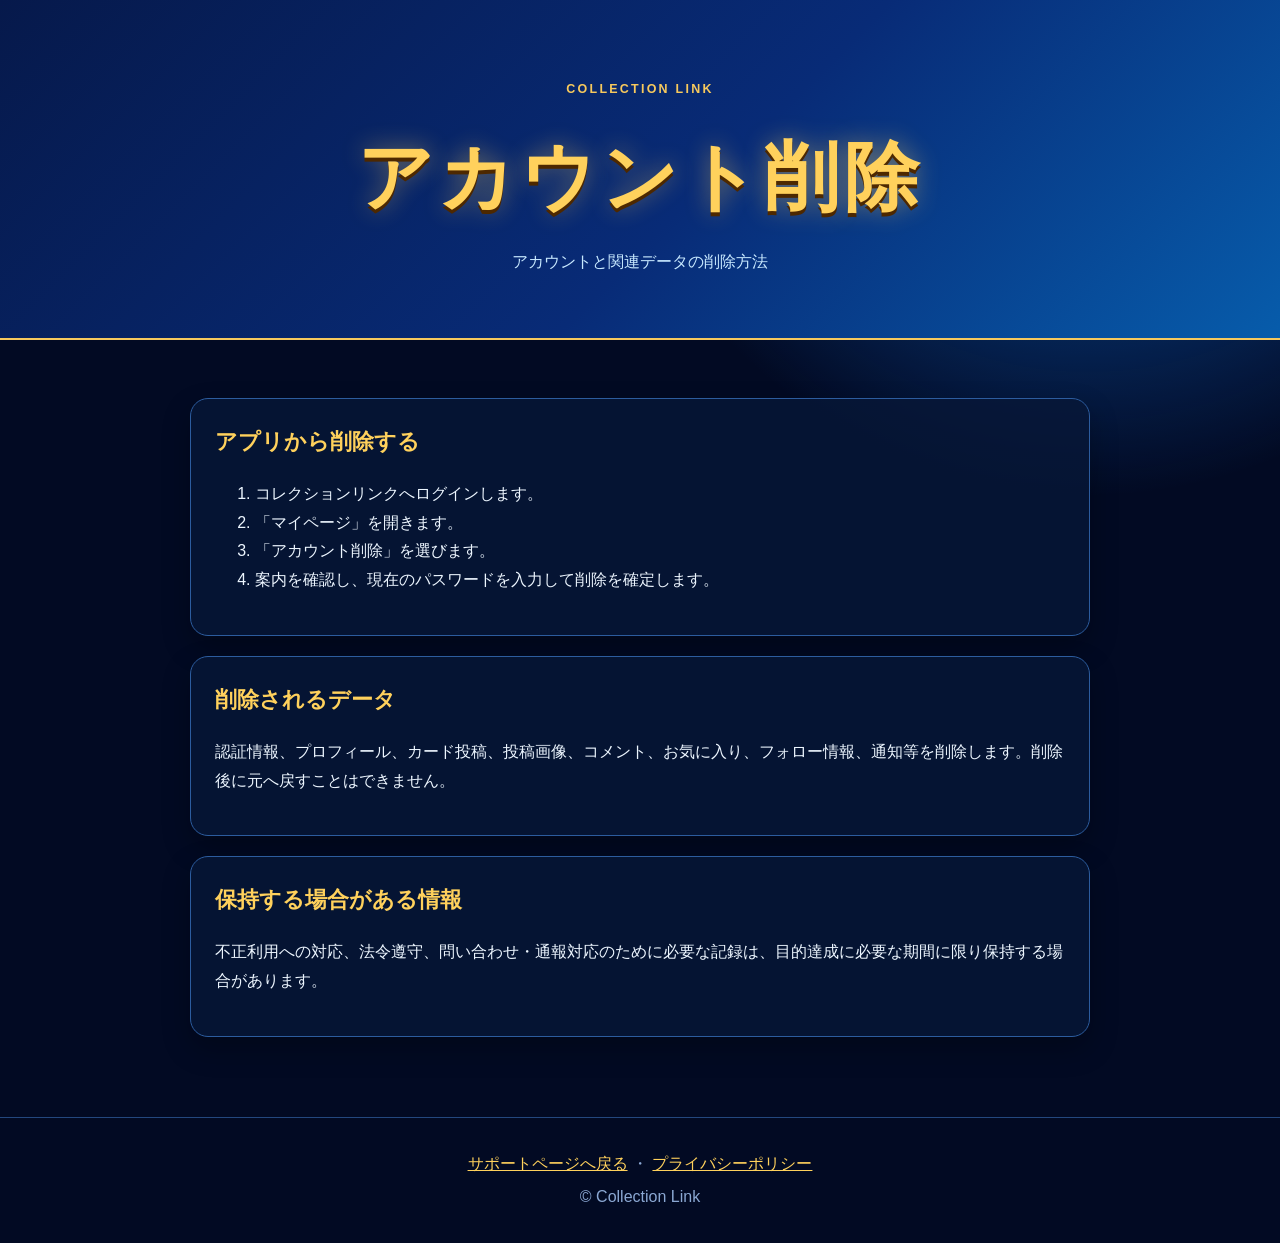
==== delete-account.html @ 32b19eb9 "Add account deletion instructions" ====
<!doctype html>
<html lang="ja">
  <head>
    <meta charset="utf-8" />
    <meta name="viewport" content="width=device-width, initial-scale=1" />
    <meta name="description" content="コレクションリンクのアカウント削除方法" />
    <title>アカウント削除｜コレクションリンク</title>
    <link rel="stylesheet" href="style.css" />
  </head>
  <body>
    <header class="hero">
      <p class="eyebrow">COLLECTION LINK</p>
      <h1>アカウント削除</h1>
      <p class="description">アカウントと関連データの削除方法</p>
    </header>
    <main>
      <section>
        <h2>アプリから削除する</h2>
        <ol class="steps">
          <li>コレクションリンクへログインします。</li>
          <li>「マイページ」を開きます。</li>
          <li>「アカウント削除」を選びます。</li>
          <li>案内を確認し、現在のパスワードを入力して削除を確定します。</li>
        </ol>
      </section>
      <section>
        <h2>削除されるデータ</h2>
        <p>認証情報、プロフィール、カード投稿、投稿画像、コメント、お気に入り、フォロー情報、通知等を削除します。削除後に元へ戻すことはできません。</p>
      </section>
      <section>
        <h2>保持する場合がある情報</h2>
        <p>不正利用への対応、法令遵守、問い合わせ・通報対応のために必要な記録は、目的達成に必要な期間に限り保持する場合があります。</p>
      </section>
    </main>
    <footer><p><a href="index.html">サポートページへ戻る</a> ・ <a href="privacy.html">プライバシーポリシー</a></p><p>© Collection Link</p></footer>
  </body>
</html>
---- style.css ----
:root {
  color-scheme: dark;
  font-family: -apple-system, BlinkMacSystemFont, "Hiragino Sans", "Noto Sans JP", sans-serif;
  background: #020a23;
  color: #edf6ff;
}

* { box-sizing: border-box; }
body { margin: 0; line-height: 1.8; background: radial-gradient(circle at 85% 0%, #0b57b5 0, transparent 30%), #020a23; }
.hero { min-height: 340px; padding: 78px 24px 56px; text-align: center; background: linear-gradient(135deg, #06194b, #082b77 55%, #075cab); border-bottom: 2px solid #f7c95d; }
.eyebrow { margin: 0; color: #f7c95d; font-weight: 800; letter-spacing: .18em; font-size: .78rem; }
h1 { margin: 10px 0 0; color: #ffd15c; font-size: clamp(2.2rem, 8vw, 4.7rem); font-weight: 900; letter-spacing: .06em; text-shadow: 0 4px 0 #4d2800, 0 0 24px #ffd15c77; }
.lead { margin: 8px 0 0; color: #fff; font-size: 1.18rem; font-weight: 800; }
.description { margin: 2px 0; color: #c8e9ff; }
main { width: min(900px, calc(100% - 32px)); margin: 0 auto; padding: 38px 0 60px; }
section { margin: 20px 0; padding: 24px; border: 1px solid #2c5c9e; border-radius: 18px; background: #071738cc; box-shadow: 0 12px 28px #0004; }
h2 { margin-top: 0; color: #ffd15c; font-size: 1.35rem; }
h3 { margin-bottom: 6px; color: #c8e9ff; }
.grid { display: grid; grid-template-columns: repeat(auto-fit, minmax(260px, 1fr)); gap: 14px; }
article { padding: 10px 18px; border-radius: 12px; background: #0c2654; }
.note { color: #f9d77c; font-size: .94rem; }
.steps strong { color: #7ad8ff; }
.games { display: grid; grid-template-columns: repeat(auto-fit, minmax(220px, 1fr)); gap: 4px 24px; padding-left: 22px; }
footer { padding: 28px; text-align: center; color: #8ba8d3; border-top: 1px solid #23477e; }
footer p { margin: 4px 0; }
a { color: #ffd15c; }
@media (max-width: 520px) { section { padding: 18px; } .hero { min-height: 290px; padding-top: 58px; } }
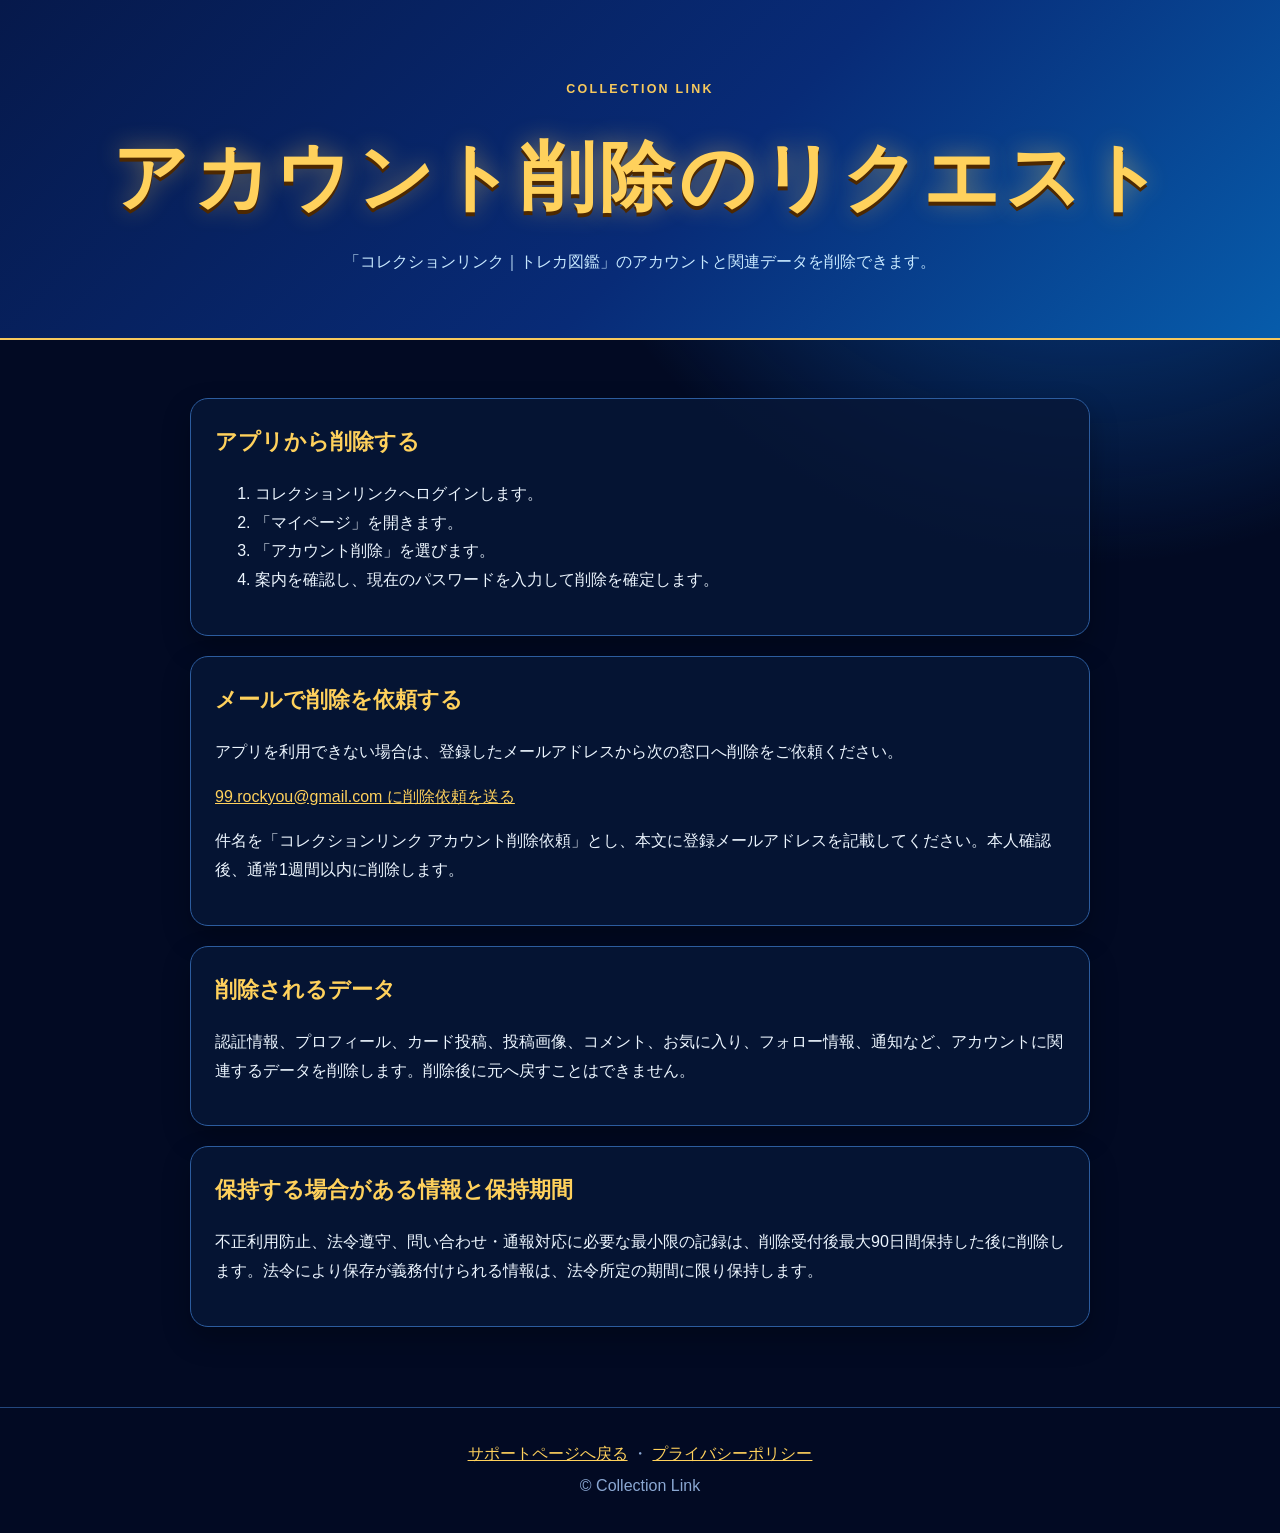
==== commit e6f8a7ea: "Add account deletion request instructions" ====
--- a/delete-account.html
+++ b/delete-account.html
@@ -1,37 +1,46 @@
 <!doctype html>
 <html lang="ja">
-  <head>
-    <meta charset="utf-8" />
-    <meta name="viewport" content="width=device-width, initial-scale=1" />
-    <meta name="description" content="コレクションリンクのアカウント削除方法" />
-    <title>アカウント削除｜コレクションリンク</title>
-    <link rel="stylesheet" href="style.css" />
-  </head>
-  <body>
-    <header class="hero">
-      <p class="eyebrow">COLLECTION LINK</p>
-      <h1>アカウント削除</h1>
-      <p class="description">アカウントと関連データの削除方法</p>
-    </header>
-    <main>
-      <section>
-        <h2>アプリから削除する</h2>
-        <ol class="steps">
-          <li>コレクションリンクへログインします。</li>
-          <li>「マイページ」を開きます。</li>
-          <li>「アカウント削除」を選びます。</li>
-          <li>案内を確認し、現在のパスワードを入力して削除を確定します。</li>
-        </ol>
-      </section>
-      <section>
-        <h2>削除されるデータ</h2>
-        <p>認証情報、プロフィール、カード投稿、投稿画像、コメント、お気に入り、フォロー情報、通知等を削除します。削除後に元へ戻すことはできません。</p>
-      </section>
-      <section>
-        <h2>保持する場合がある情報</h2>
-        <p>不正利用への対応、法令遵守、問い合わせ・通報対応のために必要な記録は、目的達成に必要な期間に限り保持する場合があります。</p>
-      </section>
-    </main>
-    <footer><p><a href="index.html">サポートページへ戻る</a> ・ <a href="privacy.html">プライバシーポリシー</a></p><p>© Collection Link</p></footer>
-  </body>
+<head>
+  <meta charset="utf-8" />
+  <meta name="viewport" content="width=device-width, initial-scale=1" />
+  <meta name="description" content="コレクションリンク｜トレカ図鑑のアカウントと関連データの削除依頼方法" />
+  <title>アカウント削除依頼｜コレクションリンク</title>
+  <link rel="stylesheet" href="style.css" />
+</head>
+<body>
+<header class="hero">
+  <p class="eyebrow">COLLECTION LINK</p>
+  <h1>アカウント削除のリクエスト</h1>
+  <p class="description">「コレクションリンク｜トレカ図鑑」のアカウントと関連データを削除できます。</p>
+</header>
+<main>
+  <section>
+    <h2>アプリから削除する</h2>
+    <ol class="steps">
+      <li>コレクションリンクへログインします。</li>
+      <li>「マイページ」を開きます。</li>
+      <li>「アカウント削除」を選びます。</li>
+      <li>案内を確認し、現在のパスワードを入力して削除を確定します。</li>
+    </ol>
+  </section>
+  <section>
+    <h2>メールで削除を依頼する</h2>
+    <p>アプリを利用できない場合は、登録したメールアドレスから次の窓口へ削除をご依頼ください。</p>
+    <p><a href="mailto:99.rockyou@gmail.com?subject=%E3%82%B3%E3%83%AC%E3%82%AF%E3%82%B7%E3%83%A7%E3%83%B3%E3%83%AA%E3%83%B3%E3%82%AF%20%E3%82%A2%E3%82%AB%E3%82%A6%E3%83%B3%E3%83%88%E5%89%8A%E9%99%A4%E4%BE%9D%E9%A0%BC">99.rockyou@gmail.com に削除依頼を送る</a></p>
+    <p>件名を「コレクションリンク アカウント削除依頼」とし、本文に登録メールアドレスを記載してください。本人確認後、通常1週間以内に削除します。</p>
+  </section>
+  <section>
+    <h2>削除されるデータ</h2>
+    <p>認証情報、プロフィール、カード投稿、投稿画像、コメント、お気に入り、フォロー情報、通知など、アカウントに関連するデータを削除します。削除後に元へ戻すことはできません。</p>
+  </section>
+  <section>
+    <h2>保持する場合がある情報と保持期間</h2>
+    <p>不正利用防止、法令遵守、問い合わせ・通報対応に必要な最小限の記録は、削除受付後最大90日間保持した後に削除します。法令により保存が義務付けられる情報は、法令所定の期間に限り保持します。</p>
+  </section>
+</main>
+<footer>
+  <p><a href="index.html">サポートページへ戻る</a> ・ <a href="privacy.html">プライバシーポリシー</a></p>
+  <p>© Collection Link</p>
+</footer>
+</body>
 </html>
